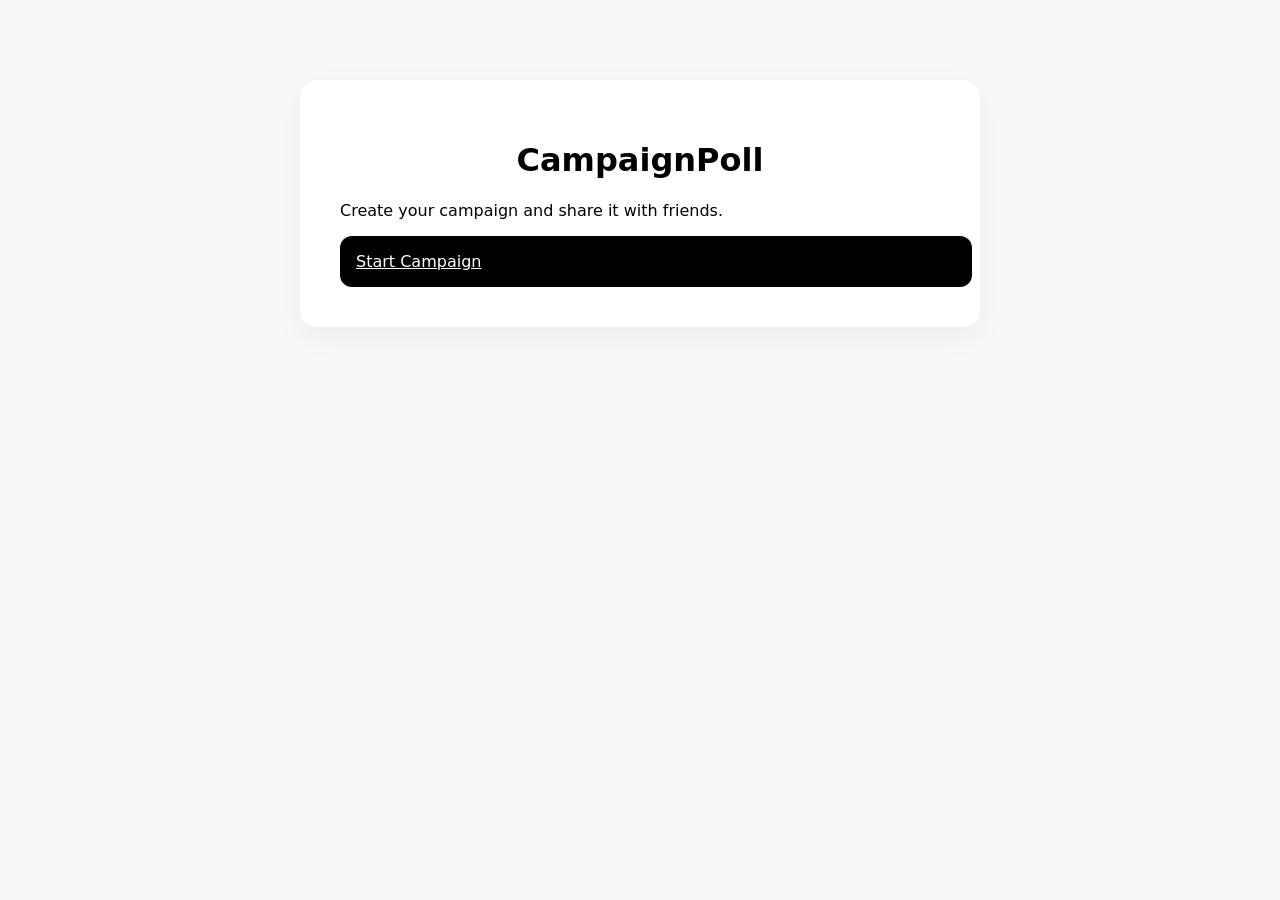
==== index.html @ eb85fae5 "Create index.html" ====
<!DOCTYPE html>
<html lang="en">
<head>
  <meta charset="UTF-8" />
  <title>CampaignPoll</title>
  <link rel="stylesheet" href="css/style.css" />
</head>
<body>
  <div class="container">
    <h1>CampaignPoll</h1>
    <p>Create your campaign and share it with friends.</p>

    <a href="/register.html" class="btn">Start Campaign</a>
  </div>
</body>
</html>
---- css/style.css ----
body {
  margin: 0;
  font-family: system-ui, sans-serif;
  background: #f7f8fa;
}

.container {
  max-width: 600px;
  margin: 80px auto;
  background: white;
  padding: 40px;
  border-radius: 16px;
  box-shadow: 0 10px 30px rgba(0,0,0,0.05);
}

h1, h2 {
  text-align: center;
}

.btn {
  display: block;
  width: 100%;
  padding: 16px;
  background: black;
  color: white;
  border: none;
  border-radius: 12px;
  font-size: 16px;
  cursor: pointer;
}

input {
  width: 100%;
  padding: 14px;
  margin-bottom: 16px;
  border-radius: 10px;
  border: 1px solid #ddd;
}
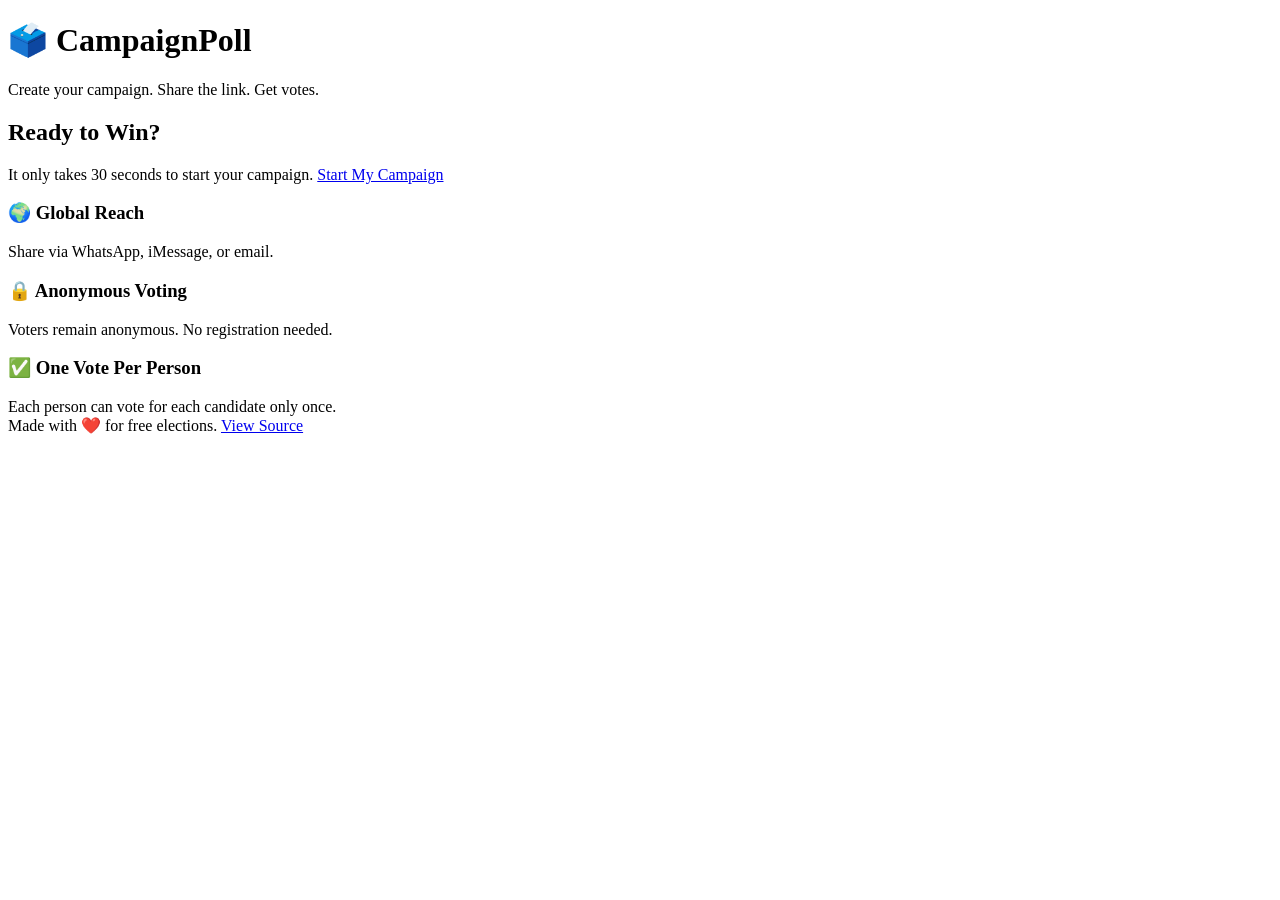
==== commit 0fb65043: "Update index.html" ====
--- a/index.html
+++ b/index.html
@@ -2,15 +2,45 @@
 <html lang="en">
 <head>
   <meta charset="UTF-8" />
-  <title>CampaignPoll</title>
-  <link rel="stylesheet" href="css/style.css" />
+  <meta name="viewport" content="width=device-width, initial-scale=1.0"/>
+  <title>CampaignPoll - Free Online Voting</title>
+  <link rel="stylesheet" href="CSS/style.css" />
 </head>
 <body>
   <div class="container">
-    <h1>CampaignPoll</h1>
-    <p>Create your campaign and share it with friends.</p>
+    <header>
+      <h1>🗳️ CampaignPoll</h1>
+      Create your campaign. Share the link. Get votes.
+    </header>
 
-    <a href="/register.html" class="btn">Start Campaign</a>
+    <main>
+      <div class="hero">
+        <h2>Ready to Win?</h2>
+        It only takes 30 seconds to start your campaign.
+        <a href="register.html" class="btn-primary">Start My Campaign</a>
+      </div>
+
+      <div class="features">
+        <div class="feature">
+          <h3>🌍 Global Reach</h3>
+          Share via WhatsApp, iMessage, or email.
+        </div>
+        <div class="feature">
+          <h3>🔒 Anonymous Voting</h3>
+          Voters remain anonymous. No registration needed.
+        </div>
+        <div class="feature">
+          <h3>✅ One Vote Per Person</h3>
+          Each person can vote for each candidate only once.
+        </div>
+      </div>
+
+      <footer>
+        Made with ❤️ for free elections.
+        <a href="https://github.com/haoren778/campaignpoll" target="_blank">View Source</a>
+      </footer>
+    </main>
   </div>
 </body>
 </html>
+
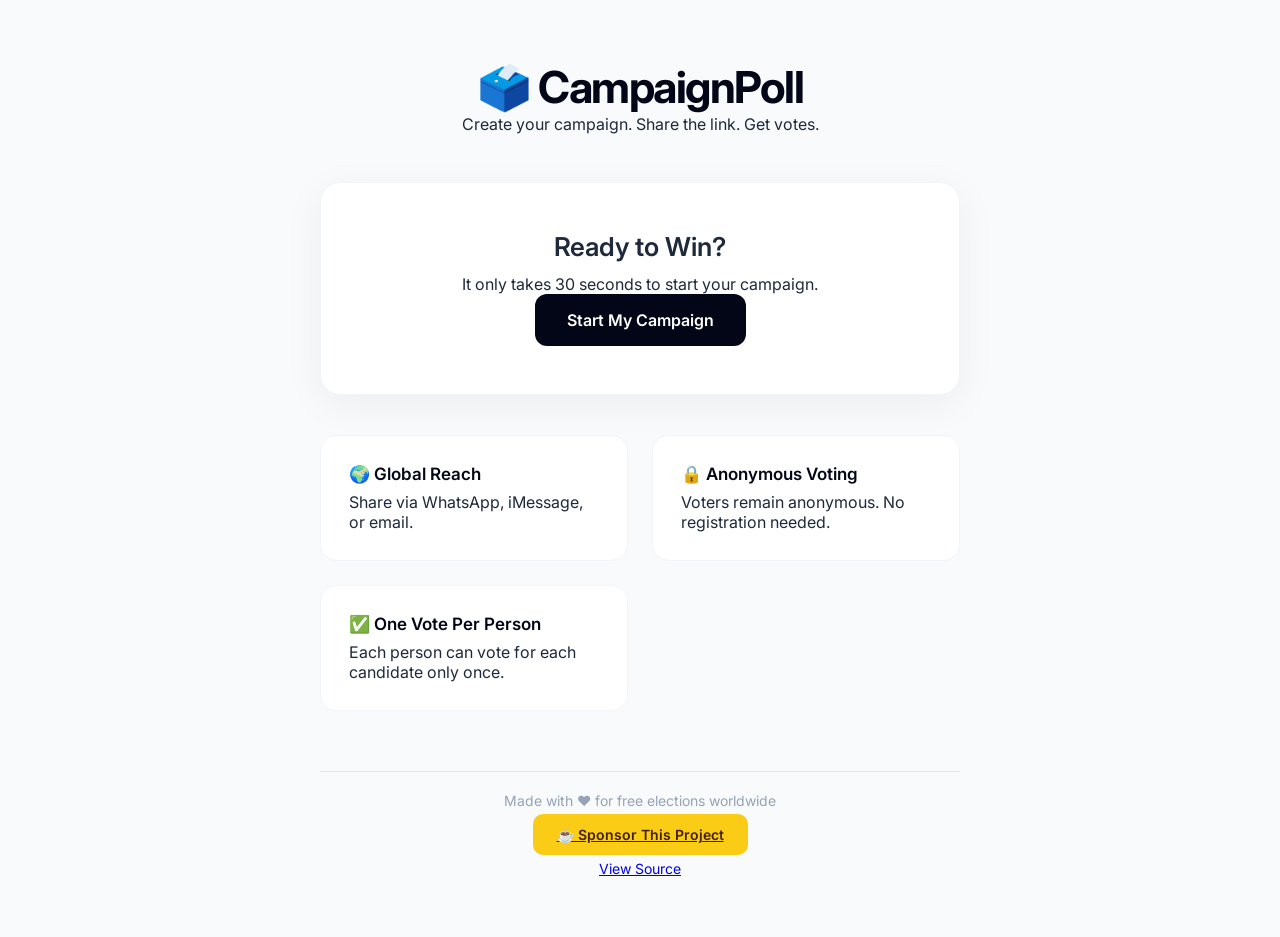
==== commit ac4a6c91: "Update index.html" ====
--- a/index.html
+++ b/index.html
@@ -36,9 +36,15 @@
       </div>
 
       <footer>
-        Made with ❤️ for free elections.
-        <a href="https://github.com/haoren778/campaignpoll" target="_blank">View Source</a>
-      </footer>
+  Made with ❤️ for free elections worldwide
+  <br /><br />
+  <a href="https://ko-fi.com/haoren778" target="_blank" class="btn-sponsor">
+    ☕ Sponsor This Project
+  </a>
+  <br /><br />
+  <a href="https://github.com/haoren778/campaignpoll" target="_blank">View Source</a>
+</footer>
+
     </main>
   </div>
 </body>
--- a/CSS/style.css
+++ b/CSS/style.css
@@ -0,0 +1,219 @@
+/* Modern Minimalist Style */
+@import url('https://fonts.googleapis.com/css2?family=Inter:wght@400;500;600;700&display=swap');
+
+* {
+  margin: 0;
+  padding: 0;
+  box-sizing: border-box;
+}
+
+body {
+  font-family: 'Inter', -apple-system, BlinkMacSystemFont, sans-serif;
+  background-color: #f8fafc; /* Soft gray background */
+  color: #1e293b; /* Dark slate text */
+  -webkit-font-smoothing: antialiased;
+}
+
+.container {
+  max-width: 680px;
+  margin: 0 auto;
+  padding: 60px 20px;
+}
+
+/* Header */
+header {
+  text-align: center;
+  margin-bottom: 48px;
+}
+
+header h1 {
+  font-size: 44px;
+  font-weight: 700;
+  letter-spacing: -1.5px;
+  color: #020617;
+}
+
+header p {
+  margin-top: 12px;
+  font-size: 17px;
+  color: #64748b;
+}
+
+/* Hero Section */
+.hero {
+  background: white;
+  border-radius: 20px;
+  padding: 48px;
+  text-align: center;
+  box-shadow: 0 10px 40px rgba(0,0,0,0.05);
+  border: 1px solid #f1f5f9;
+  margin-bottom: 40px;
+}
+
+.hero h2 {
+  font-size: 26px;
+  font-weight: 600;
+  margin-bottom: 12px;
+}
+
+.hero p {
+  font-size: 16px;
+  color: #64748b;
+  margin-bottom: 32px;
+}
+
+/* Buttons */
+.btn-primary {
+  display: inline-block;
+  background: #020617; /* Black */
+  color: white;
+  padding: 16px 32px;
+  border-radius: 12px;
+  text-decoration: none;
+  font-weight: 600;
+  font-size: 16px;
+  transition: all 0.2s ease;
+  border: none;
+  cursor: pointer;
+}
+
+.btn-primary:hover {
+  transform: scale(1.03);
+  background: #1e293b;
+}
+
+/* Features Grid */
+.features {
+  display: grid;
+  grid-template-columns: repeat(auto-fit, minmax(200px, 1fr));
+  gap: 24px;
+}
+
+.feature {
+  background: white;
+  padding: 28px;
+  border-radius: 16px;
+  border: 1px solid #f1f5f9;
+}
+
+.feature h3 {
+  font-size: 17px;
+  font-weight: 600;
+  margin-bottom: 8px;
+  color: #020617;
+}
+
+.feature p {
+  font-size: 14px;
+  color: #64748b;
+  line-height: 1.5;
+}
+
+/* Forms */
+form {
+  background: white;
+  padding: 40px;
+  border-radius: 20px;
+  box-shadow: 0 10px 40px rgba(0,0,0,0.05);
+  border: 1px solid #f1f5f9;
+}
+
+label {
+  display: block;
+  font-weight: 500;
+  margin-bottom: 8px;
+  color: #334155;
+}
+
+input[type="text"] {
+  width: 100%;
+  padding: 14px 16px;
+  border: 1px solid #e2e8f0;
+  border-radius: 10px;
+  font-size: 16px;
+  margin-bottom: 24px;
+  transition: border-color 0.2s;
+}
+
+input[type="text"]:focus {
+  outline: none;
+  border-color: #020617;
+}
+
+/* Candidate List */
+.candidate {
+  background: white;
+  padding: 20px;
+  margin-bottom: 12px;
+  border-radius: 12px;
+  display: flex;
+  align-items: center;
+  gap: 16px;
+  border: 1px solid #f1f5f9;
+  transition: border-color 0.2s;
+}
+
+.candidate:hover {
+  border-color: #cbd5e1;
+}
+
+.candidate input[type="checkbox"] {
+  width: 22px;
+  height: 22px;
+  accent-color: #020617;
+}
+
+.candidate label {
+  font-size: 18px;
+  font-weight: 500;
+  margin: 0;
+  cursor: pointer;
+}
+
+/* Sponsor Button */
+.btn-sponsor {
+  background: #facc15; /* Yellow */
+  color: #422006;
+  padding: 12px 24px;
+  border-radius: 10px;
+  font-weight: 600;
+  border: none;
+  cursor: pointer;
+  margin-top: 20px;
+  transition: all 0.2s;
+}
+
+.btn-sponsor:hover {
+  background: #fde047;
+}
+
+/* Footer */
+footer {
+  text-align: center;
+  margin-top: 60px;
+  padding-top: 20px;
+  border-top: 1px solid #e2e8f0;
+  color: #94a3b8;
+  font-size: 14px;
+}
+
+/* Result Box */
+#result {
+  background: #f0fdf4; /* Light green */
+  border: 1px solid #bbf7d0;
+  padding: 24px;
+  border-radius: 12px;
+  text-align: center;
+  margin-top: 30px;
+}
+
+#shareLink {
+  width: 100%;
+  margin-top: 12px;
+  padding: 12px;
+  border: 1px solid #bbf7d0;
+  background: white;
+  border-radius: 8px;
+  text-align: center;
+  font-size: 14px;
+}
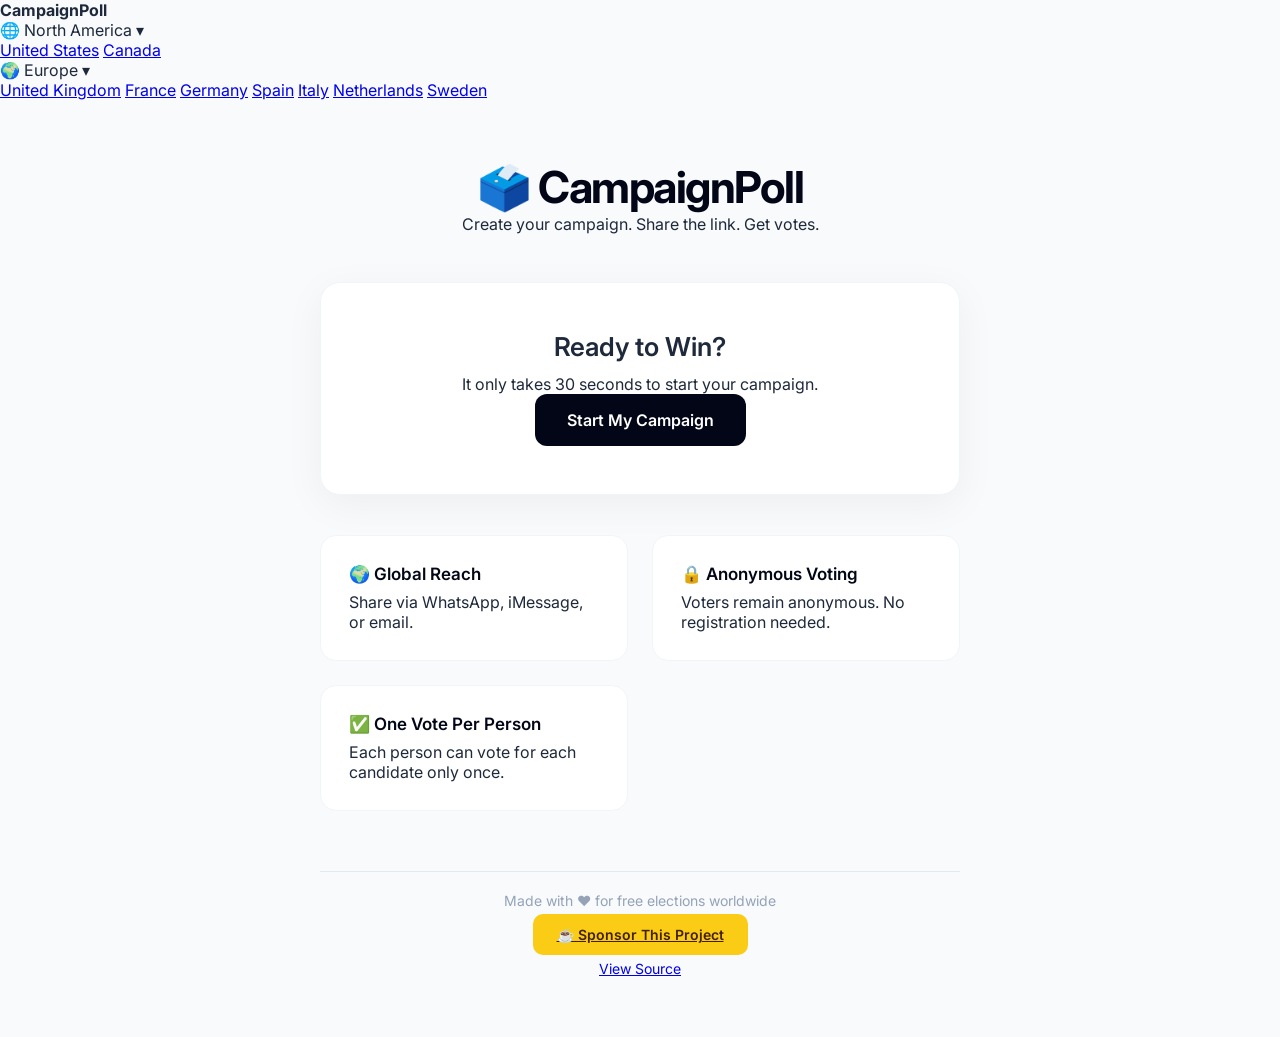
==== commit 64f6137a: "Update index.html" ====
--- a/index.html
+++ b/index.html
@@ -7,6 +7,35 @@
   <link rel="stylesheet" href="CSS/style.css" />
 </head>
 <body>
+
+  <nav class="top-nav">
+  <div class="nav-container">
+    <strong>CampaignPoll</strong>
+
+    <div class="dropdown">
+      <span>🌐 North America ▾</span>
+      <div class="dropdown-content">
+        <a href="/us/">United States</a>
+        <a href="/ca/">Canada</a>
+      </div>
+    </div>
+
+    <div class="dropdown">
+      <span>🌍 Europe ▾</span>
+      <div class="dropdown-content">
+        <a href="/uk/">United Kingdom</a>
+        <a href="/fr/">France</a>
+        <a href="/de/">Germany</a>
+        <a href="/es/">Spain</a>
+        <a href="/it/">Italy</a>
+        <a href="/nl/">Netherlands</a>
+        <a href="/se/">Sweden</a>
+      </div>
+    </div>
+  </div>
+</nav>
+
+  
   <div class="container">
     <header>
       <h1>🗳️ CampaignPoll</h1>
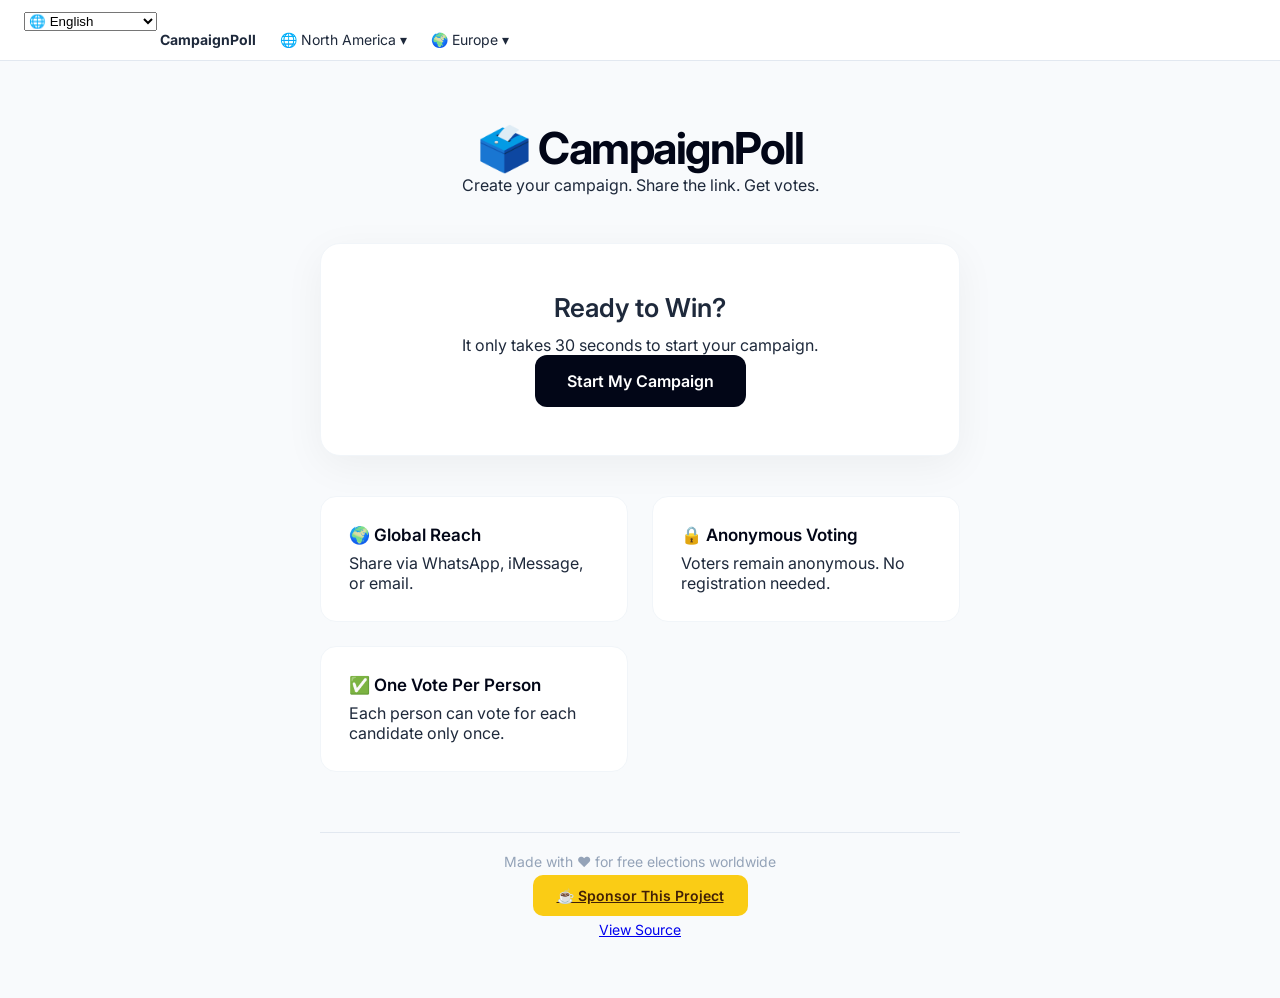
==== commit f00a9b6f: "Update index.html" ====
--- a/index.html
+++ b/index.html
@@ -8,7 +8,20 @@
 </head>
 <body>
 
-  <nav class="top-nav">
+  <nav class="top-nav"><div class="lang-switcher">
+  <select id="langSelect" onchange="switchLang(this)">
+    <option value="en">🌐 English</option>
+    <option value="fr-CA">Français (Canada)</option>
+    <option value="en-GB">English (UK)</option>
+    <option value="fr">Français</option>
+    <option value="de">Deutsch</option>
+    <option value="es">Español</option>
+    <option value="it">Italiano</option>
+    <option value="nl">Nederlands</option>
+    <option value="sv">Svenska</option>
+  </select>
+</div>
+
   <div class="nav-container">
     <strong>CampaignPoll</strong>
 
--- a/CSS/style.css
+++ b/CSS/style.css
@@ -217,3 +217,50 @@
   text-align: center;
   font-size: 14px;
 }
+
+.top-nav {
+  background: white;
+  border-bottom: 1px solid #e2e8f0;
+  padding: 12px 24px;
+  font-size: 14px;
+}
+
+.nav-container {
+  max-width: 960px;
+  margin: 0 auto;
+  display: flex;
+  align-items: center;
+  gap: 24px;
+}
+
+.dropdown {
+  position: relative;
+  cursor: pointer;
+}
+
+.dropdown-content {
+  display: none;
+  position: absolute;
+  background: white;
+  border: 1px solid #e2e8f0;
+  border-radius: 10px;
+  min-width: 180px;
+  box-shadow: 0 10px 30px rgba(0,0,0,0.08);
+  z-index: 10;
+}
+
+.dropdown-content a {
+  display: block;
+  padding: 10px 16px;
+  color: #334155;
+  text-decoration: none;
+}
+
+.dropdown-content a:hover {
+  background: #f8fafc;
+}
+
+.dropdown:hover .dropdown-content {
+  display: block;
+}
+style.css
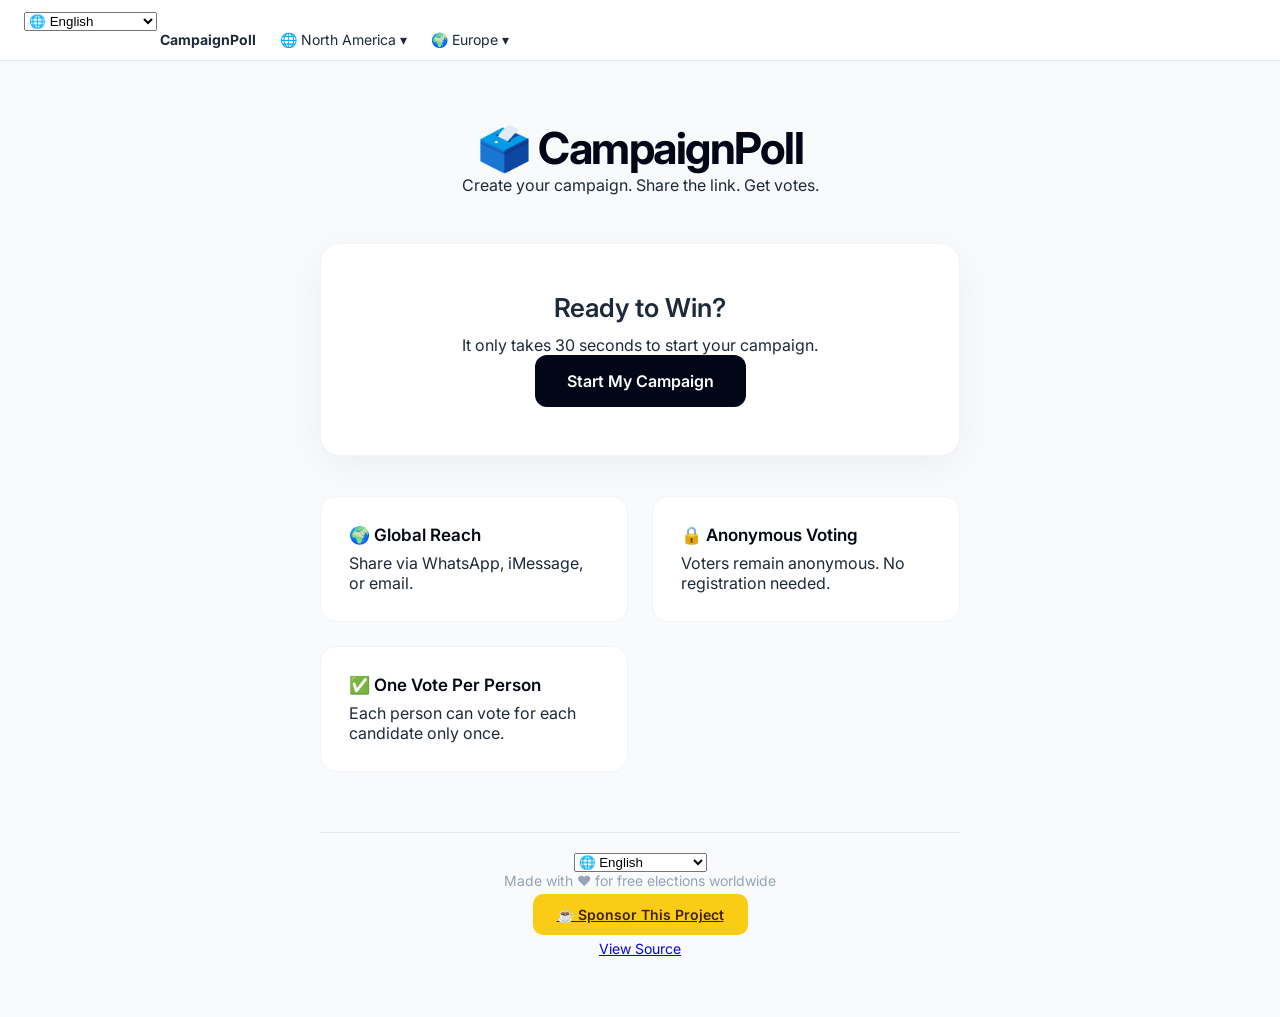
==== commit 2505aa0c: "Update index.html" ====
--- a/index.html
+++ b/index.html
@@ -78,6 +78,20 @@
       </div>
 
       <footer>
+        <div class="lang-switcher">
+  <select id="langSelect" onchange="switchLang(this)">
+    <option value="en">🌐 English</option>
+    <option value="fr-CA">Français (Canada)</option>
+    <option value="en-GB">English (UK)</option>
+    <option value="fr">Français</option>
+    <option value="de">Deutsch</option>
+    <option value="es">Español</option>
+    <option value="it">Italiano</option>
+    <option value="nl">Nederlands</option>
+    <option value="sv">Svenska</option>
+  </select>
+</div>
+
   Made with ❤️ for free elections worldwide
   <br /><br />
   <a href="https://ko-fi.com/haoren778" target="_blank" class="btn-sponsor">
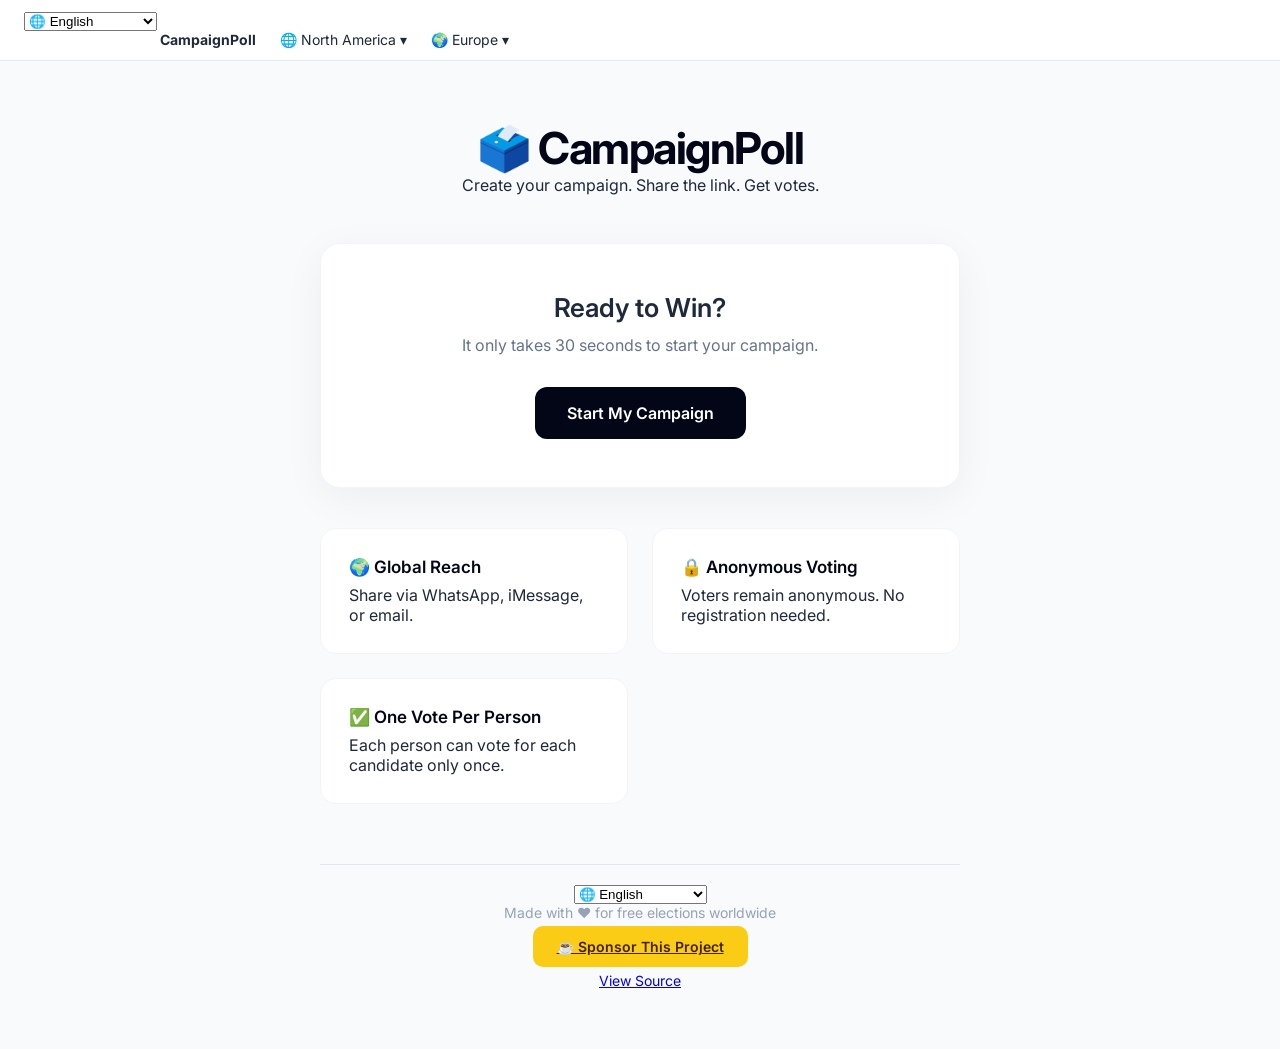
==== commit 223b4d23: "Update index.html" ====
--- a/index.html
+++ b/index.html
@@ -56,11 +56,12 @@
     </header>
 
     <main>
-      <div class="hero">
-        <h2>Ready to Win?</h2>
-        It only takes 30 seconds to start your campaign.
-        <a href="register.html" class="btn-primary">Start My Campaign</a>
-      </div>
+    <div class="hero">
+  <h2>Ready to Win?</h2>
+  <p>It only takes 30 seconds to start your campaign.</p>
+  <a href="register.html" class="btn-primary">Start My Campaign</a>
+</div>
+
 
       <div class="features">
         <div class="feature">
--- a/CSS/style.css
+++ b/CSS/style.css
@@ -264,3 +264,24 @@
   display: block;
 }
 style.css
+.lang-switcher select {
+  padding: 8px 12px;
+  border-radius: 8px;
+  border: 1px solid #e2e8f0;
+  background: white;
+  font-size: 14px;
+  cursor: pointer;
+}
+
+.footer-lang {
+  text-align: center;
+  margin-bottom: 20px;
+}
+
+.footer-lang select {
+  padding: 8px 12px;
+  border-radius: 8px;
+  border: 1px solid #cbd5e1;
+  background: white;
+  font-size: 14px;
+}
